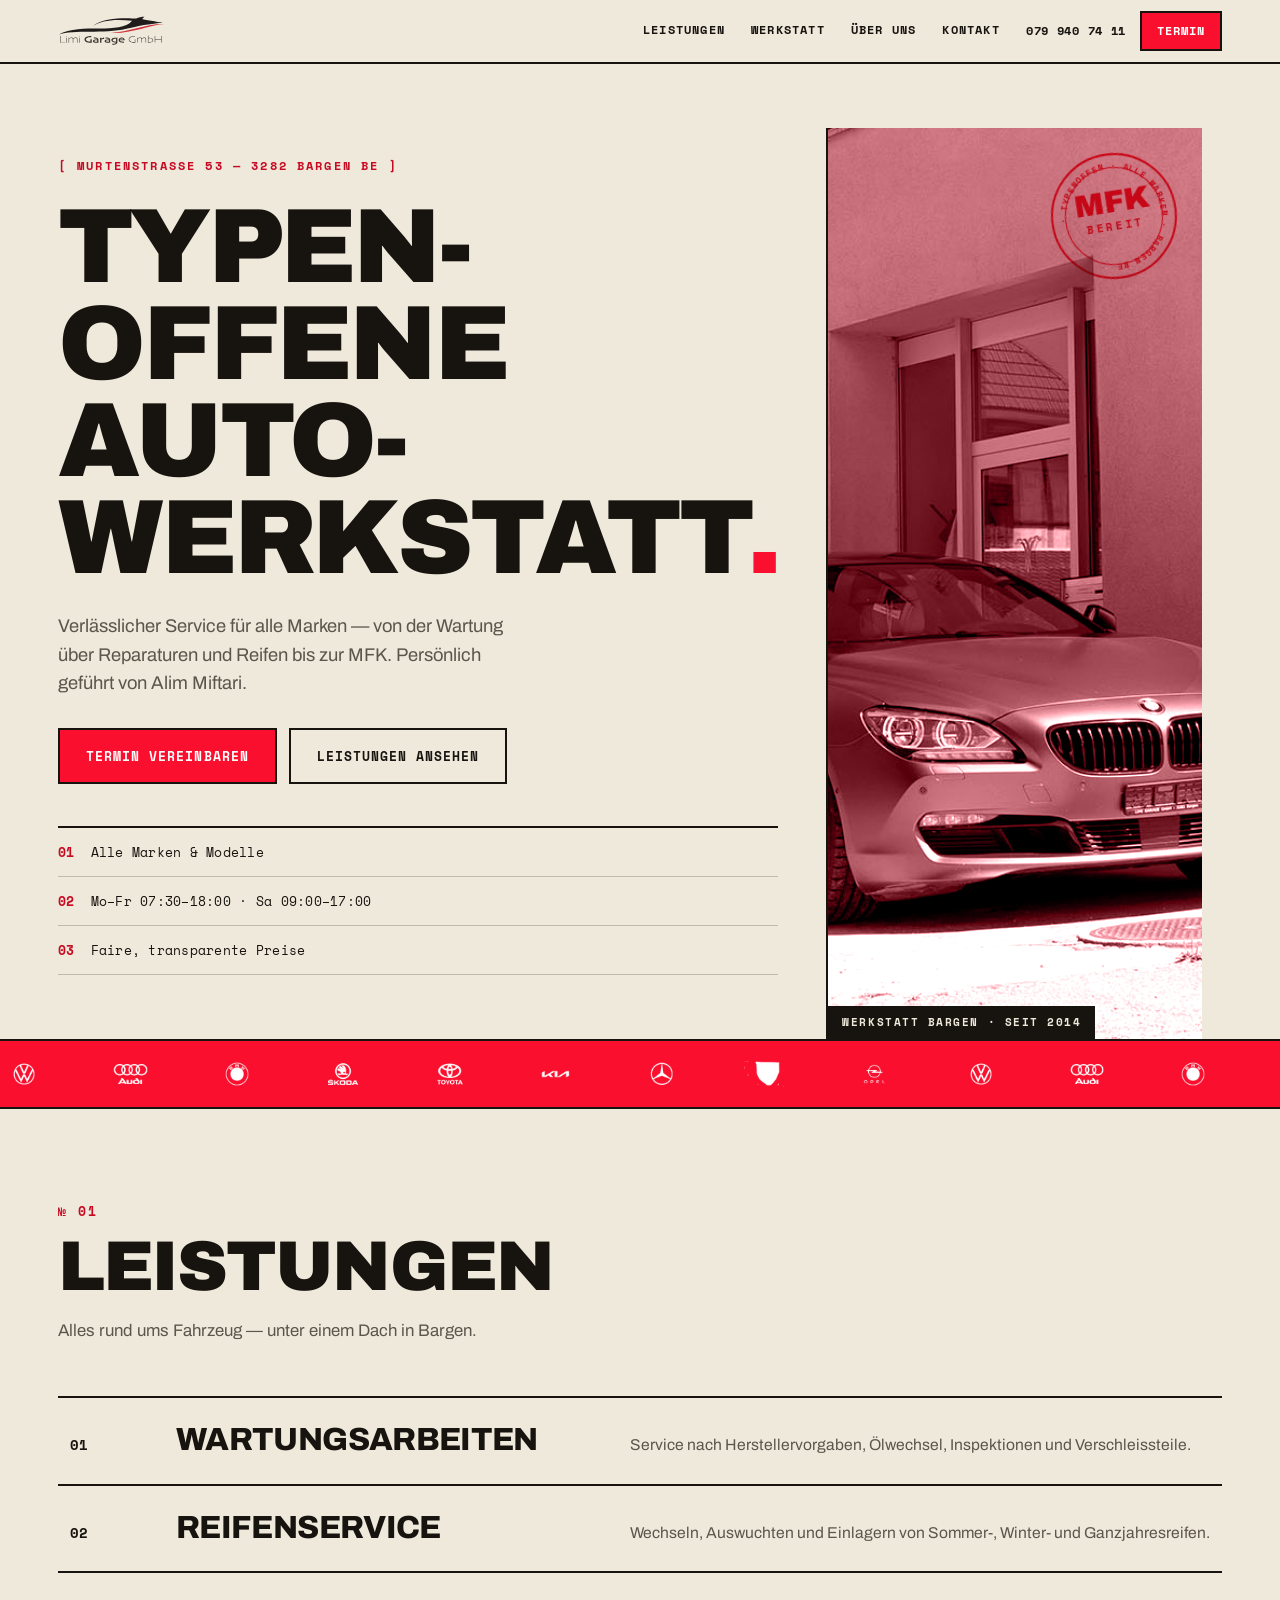
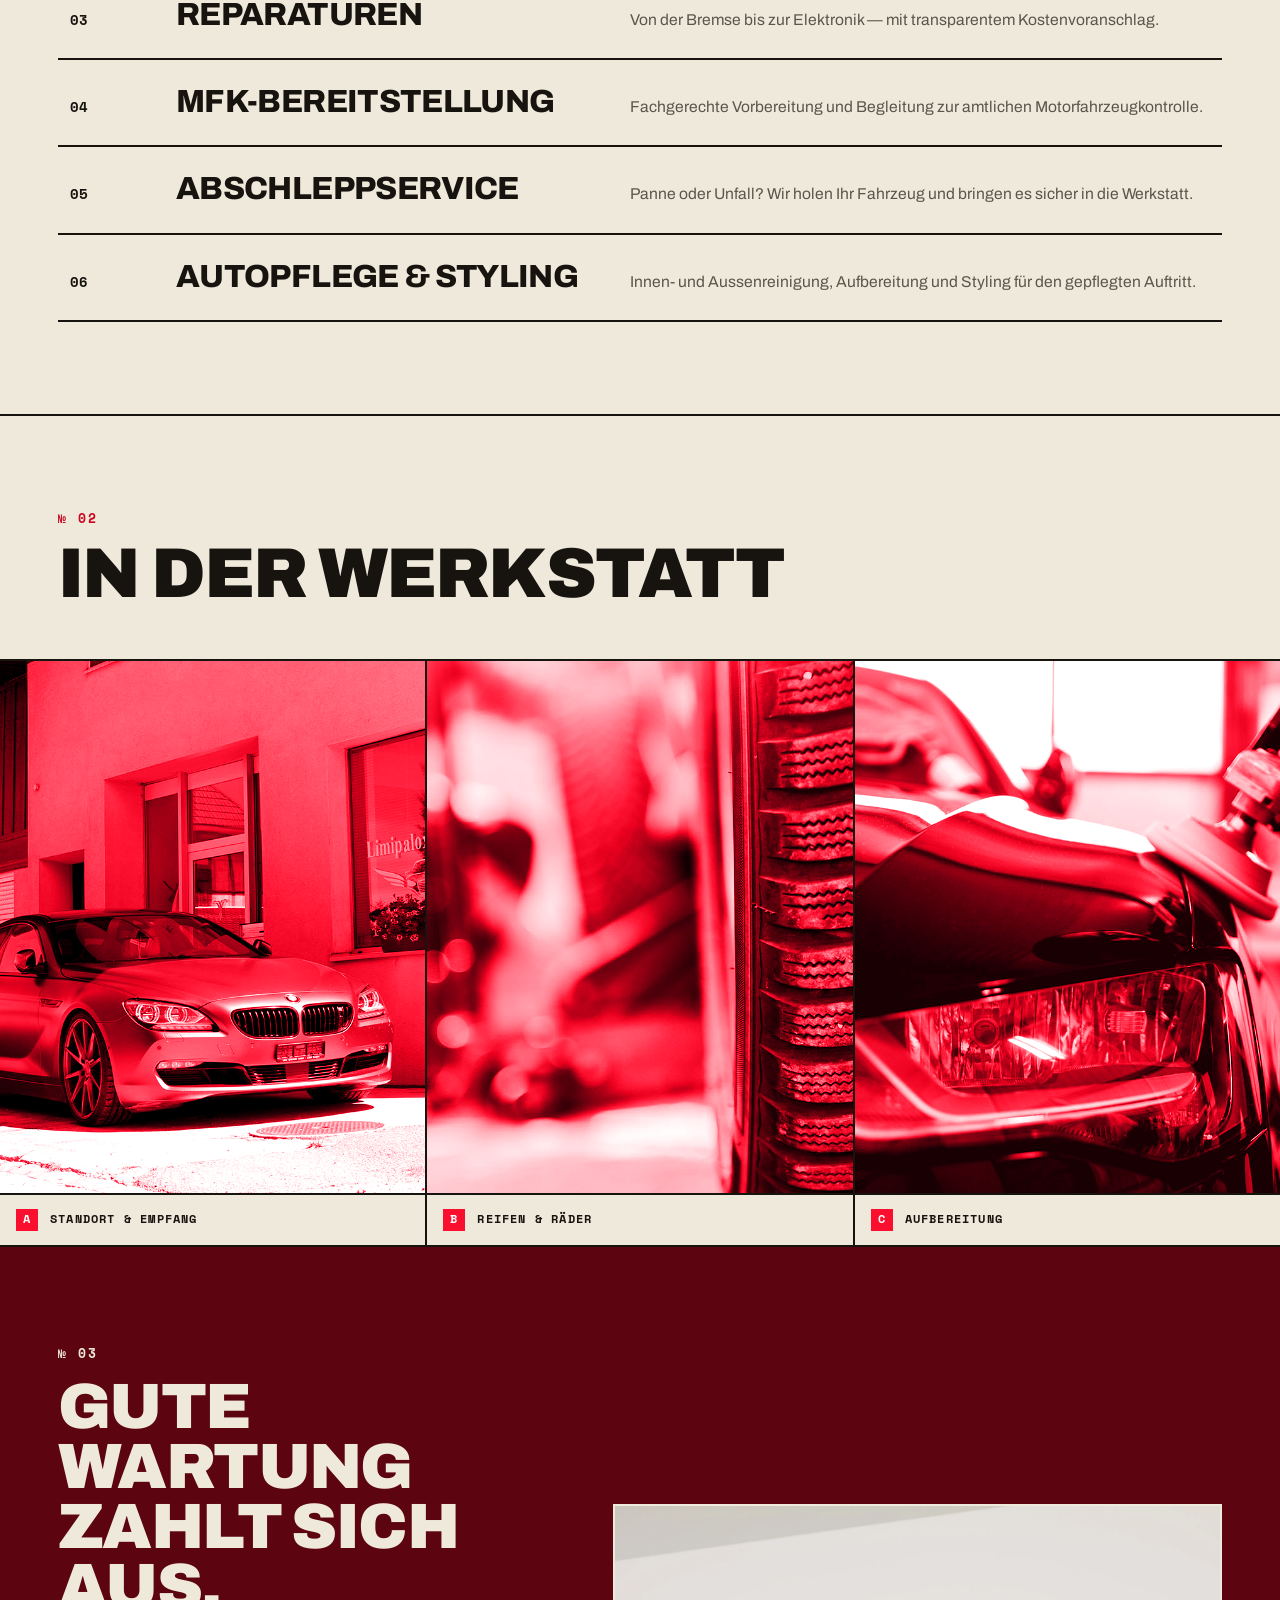
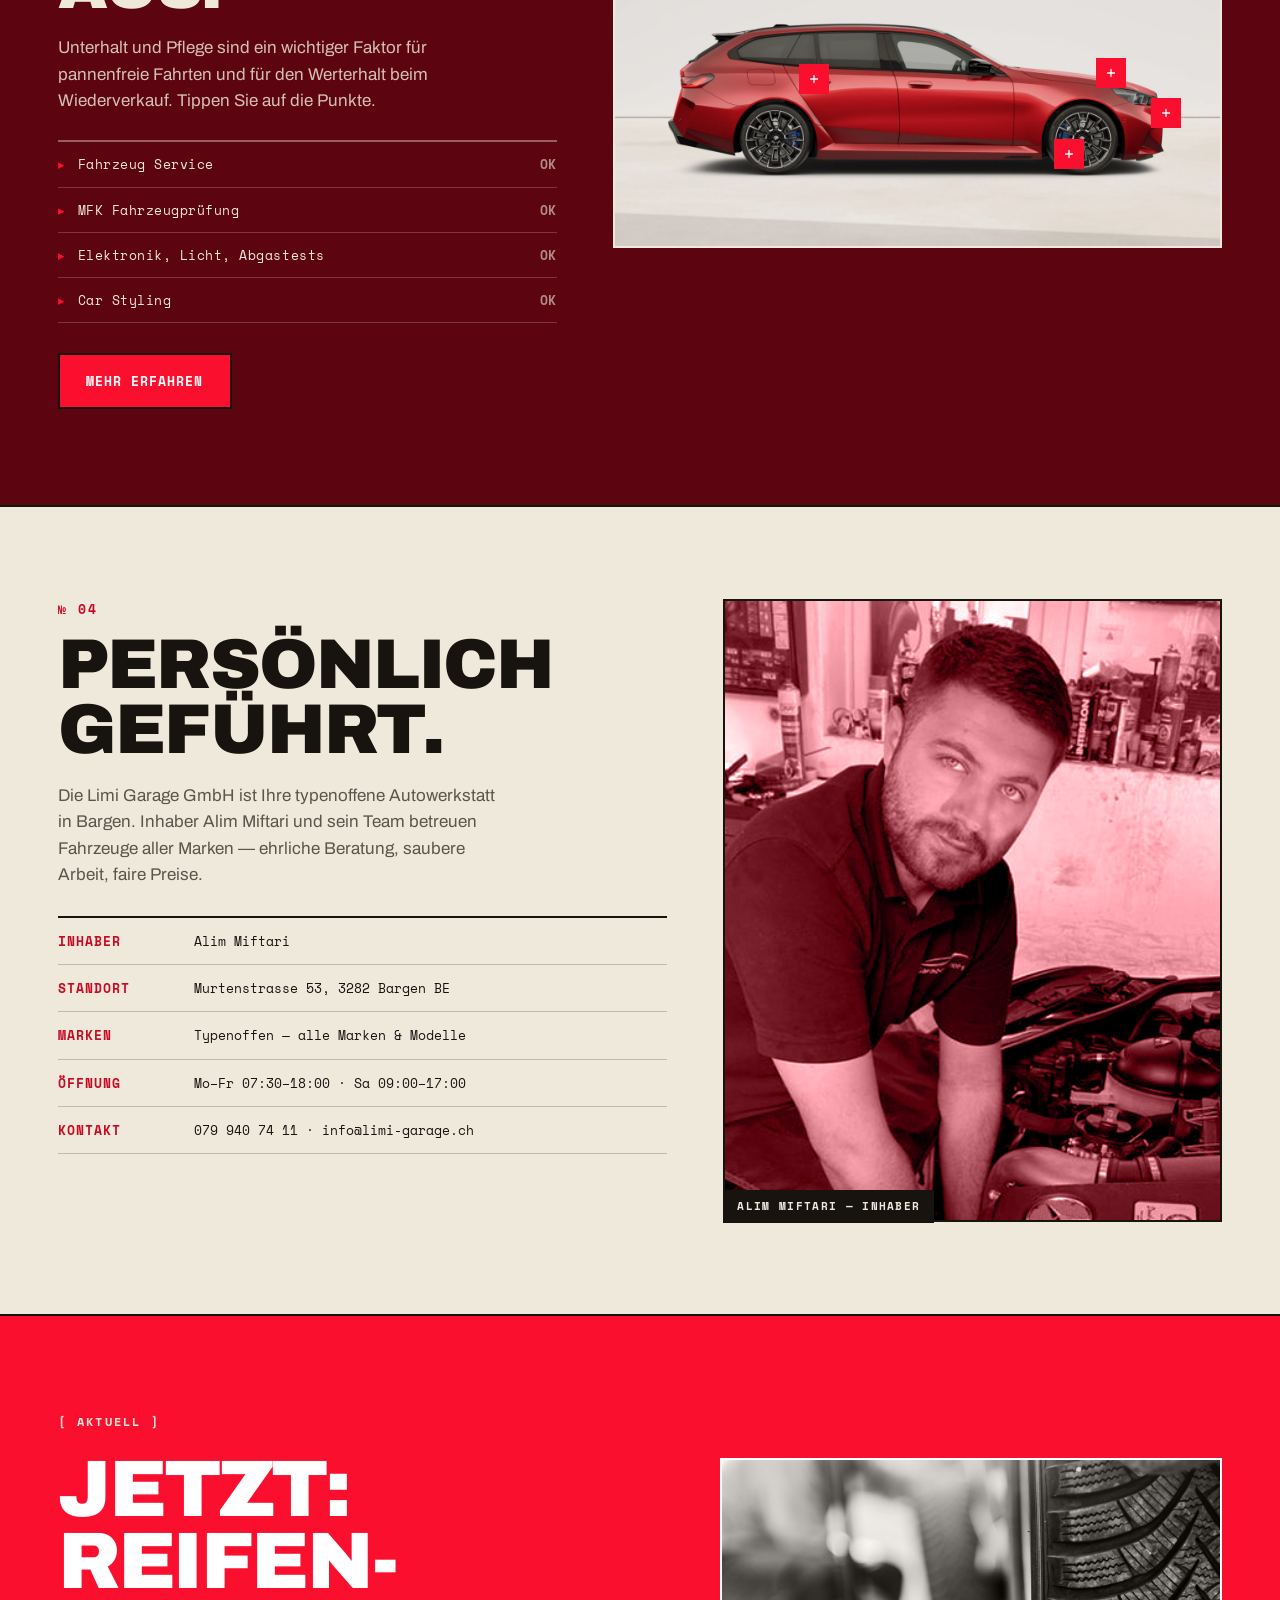
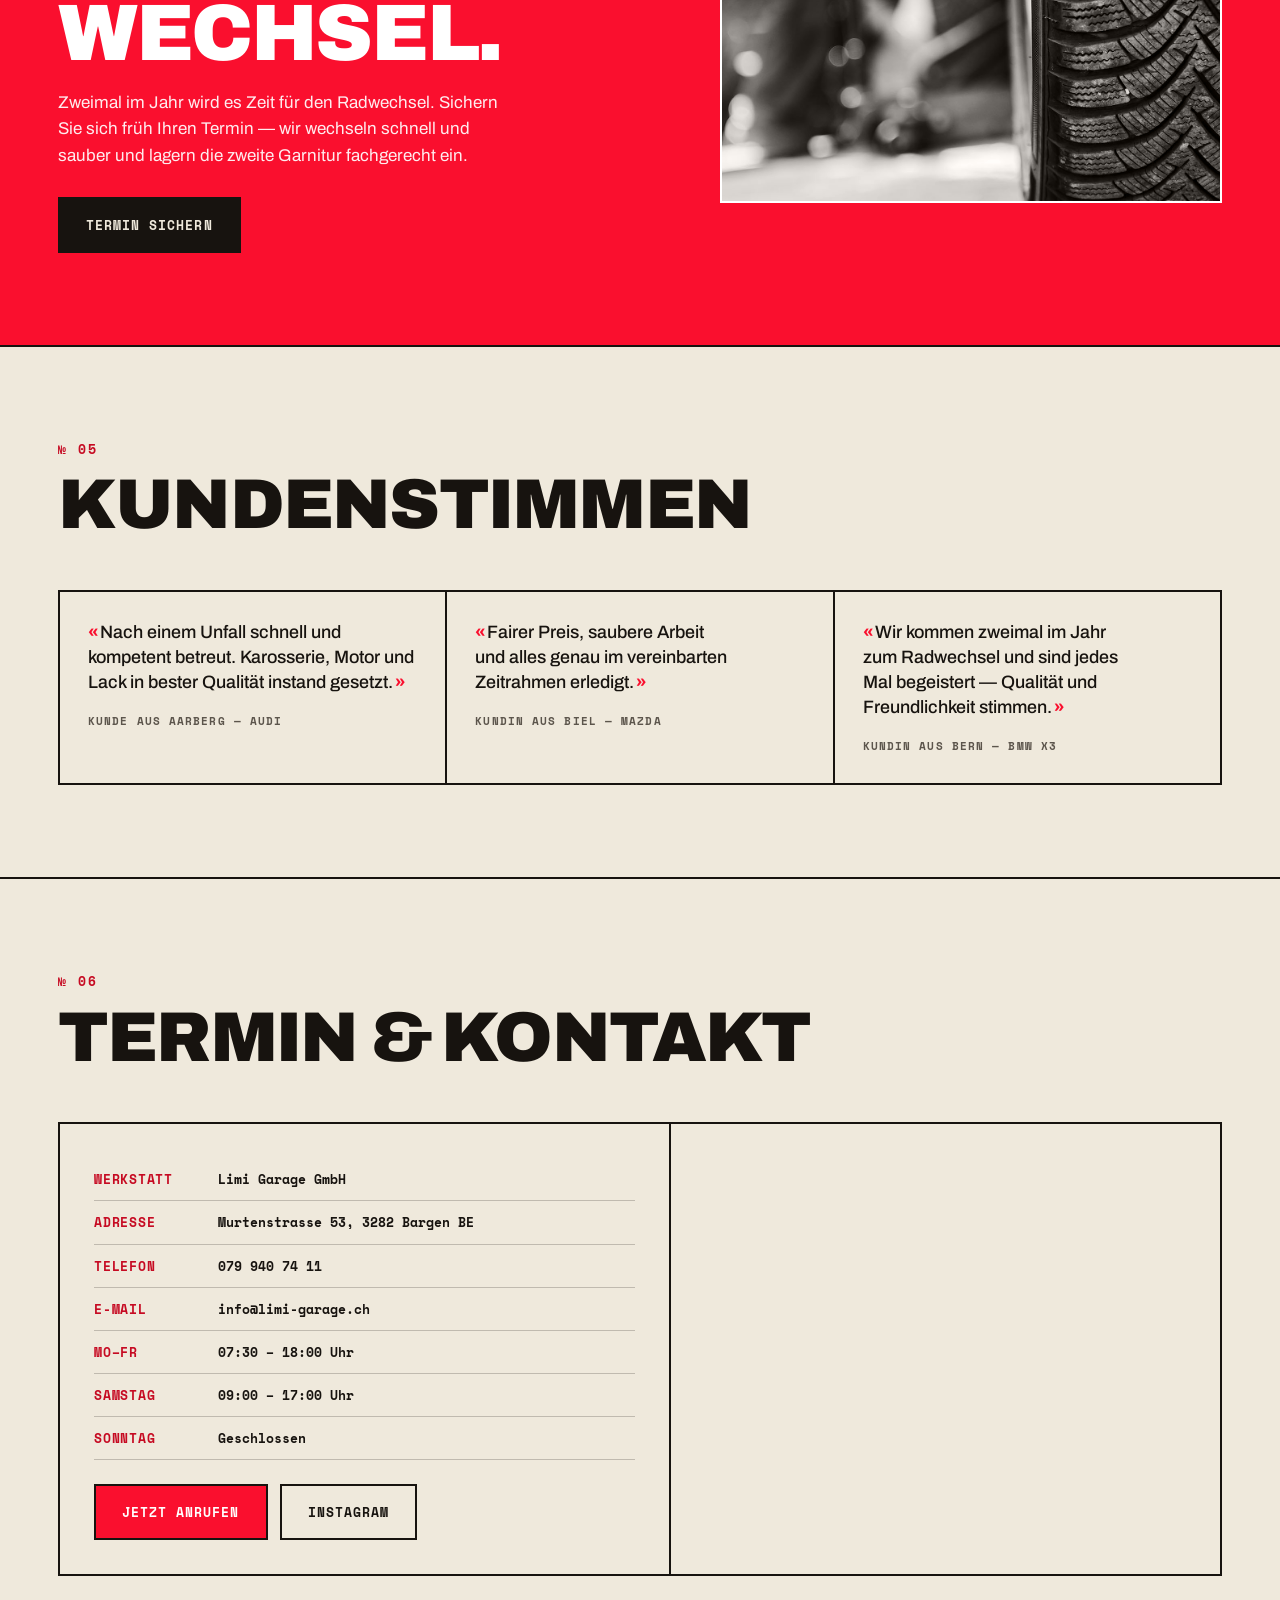
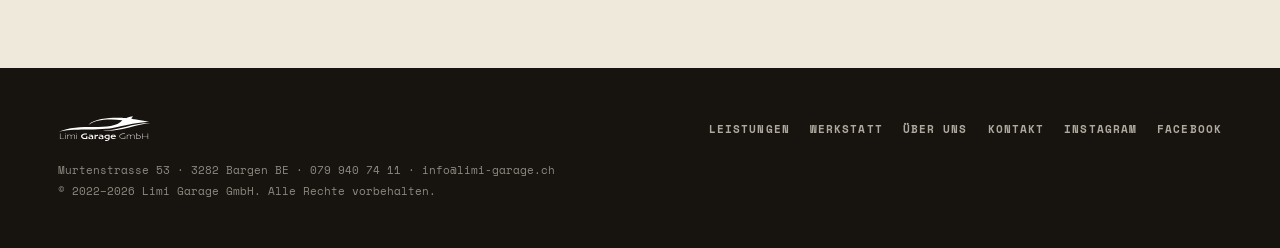
==== variante-1/index.html @ 52233b4f "Limi Garage Website: drei Design-Varianten + Auswahlseite Statische Site (HTML/CSS/JS, kein Build). " ====
<!DOCTYPE html>
<html lang="de-CH">
<head>
<meta charset="UTF-8">
<meta name="viewport" content="width=device-width, initial-scale=1.0">
<title>Limi Garage GmbH — Ihre typenoffene Autowerkstatt in Bargen</title>
<meta name="description" content="Limi Garage GmbH in Bargen BE: Wartungsarbeiten, Reifenservice, Reparaturen, MFK-Bereitstellungen, Abschleppservice und Autopflege — verlässlicher Service für alle Marken.">
<link rel="icon" type="image/svg+xml" href="../assets/logo.svg">
<link rel="preconnect" href="https://fonts.googleapis.com">
<link rel="preconnect" href="https://fonts.gstatic.com" crossorigin>
<link href="https://fonts.googleapis.com/css2?family=Archivo:wght@400;500;600;700;800;900&family=Space+Mono:wght@400;700&display=swap" rel="stylesheet">
<link rel="stylesheet" href="css/style.css">
</head>
<body>

<header class="nav" id="siteNav">
  <div class="nav-inner">
    <a href="#top" class="nav-brand" aria-label="Limi Garage GmbH — Startseite">
      <img src="../assets/logo.svg" alt="Limi Garage GmbH" class="nav-logo">
    </a>

    <nav class="nav-menu" id="navMenu" aria-label="Hauptnavigation">
      <a href="#leistungen">Leistungen</a>
      <a href="#werkstatt">Werkstatt</a>
      <a href="#ueber-uns">Über uns</a>
      <a href="#kontakt">Kontakt</a>
      <div class="nav-actions">
        <a href="tel:+41799407411" class="nav-tel">079 940 74 11</a>
        <a href="#kontakt" class="btn btn-primary btn-sm">Termin</a>
      </div>
    </nav>

    <button class="nav-toggle" id="navToggle" aria-label="Menü öffnen" aria-expanded="false" aria-controls="navMenu">
      <span></span><span></span><span></span>
    </button>
  </div>
</header>

<main id="top">

  <!-- HERO -->
  <section class="hero">
    <div class="wrap hero-grid">
      <div class="hero-copy reveal">
        <p class="tag">Murtenstrasse 53 — 3282 Bargen BE</p>
        <h1 class="hero-title">Typen&shy;offene<br>Auto&shy;werkstatt<span class="hero-dot">.</span></h1>
        <p class="hero-lead">
          Verlässlicher Service für alle Marken — von der Wartung über Reparaturen
          und Reifen bis zur MFK. Persönlich geführt von Alim Miftari.
        </p>
        <div class="hero-actions">
          <a href="#kontakt" class="btn btn-primary btn-lg">Termin vereinbaren</a>
          <a href="#leistungen" class="btn btn-line btn-lg">Leistungen ansehen</a>
        </div>
        <ul class="hero-facts">
          <li><span>01</span>Alle Marken &amp; Modelle</li>
          <li><span>02</span>Mo–Fr 07:30–18:00 · Sa 09:00–17:00</li>
          <li><span>03</span>Faire, transparente Preise</li>
        </ul>
      </div>

      <figure class="hero-figure reveal">
        <div class="duo duo--burgundy">
          <img src="../assets/limigarage-bargen.jpg" alt="Limi Garage an der Murtenstrasse 53 in Bargen">
        </div>
        <figcaption>Werkstatt Bargen · seit 2014</figcaption>
        <svg class="stamp" viewBox="0 0 128 128" aria-hidden="true">
          <defs><path id="stampRing" d="M64 64 m -46 0 a 46 46 0 1 1 92 0 a 46 46 0 1 1 -92 0"/></defs>
          <circle cx="64" cy="64" r="60" fill="none" stroke="currentColor" stroke-width="2"/>
          <circle cx="64" cy="64" r="47" fill="none" stroke="currentColor" stroke-width="1"/>
          <text class="stamp-ring"><textPath href="#stampRing" startOffset="0">· TYPENOFFEN · ALLE MARKEN · BARGEN BE </textPath></text>
          <text class="stamp-big" x="64" y="60" text-anchor="middle">MFK</text>
          <text class="stamp-sm" x="64" y="78" text-anchor="middle">BEREIT</text>
        </svg>
      </figure>
    </div>
  </section>

  <!-- MARQUEE -->
  <div class="marquee" aria-label="Marken, die wir betreuen">
    <div class="marquee-track">
      <img src="../assets/marke-vw-logo.png" alt="Volkswagen">
      <img src="../assets/marke-audi-logo.png" alt="Audi">
      <img src="../assets/marke-bmw-logo.png" alt="BMW">
      <img src="../assets/marke-skoda-logo.png" alt="Škoda">
      <img src="../assets/marke-toyota-logo.png" alt="Toyota">
      <img src="../assets/marke-kia-logo.png" alt="Kia">
      <img src="../assets/marke-merzedes-logo.png" alt="Mercedes-Benz">
      <img src="../assets/marke-peugeot-logo.png" alt="Peugeot">
      <img src="../assets/marke-opel-logo.png" alt="Opel">
      <img src="../assets/marke-vw-logo.png" alt="" aria-hidden="true">
      <img src="../assets/marke-audi-logo.png" alt="" aria-hidden="true">
      <img src="../assets/marke-bmw-logo.png" alt="" aria-hidden="true">
      <img src="../assets/marke-skoda-logo.png" alt="" aria-hidden="true">
      <img src="../assets/marke-toyota-logo.png" alt="" aria-hidden="true">
      <img src="../assets/marke-kia-logo.png" alt="" aria-hidden="true">
      <img src="../assets/marke-merzedes-logo.png" alt="" aria-hidden="true">
      <img src="../assets/marke-peugeot-logo.png" alt="" aria-hidden="true">
      <img src="../assets/marke-opel-logo.png" alt="" aria-hidden="true">
    </div>
  </div>

  <!-- LEISTUNGEN -->
  <section class="block" id="leistungen">
    <div class="wrap">
      <header class="block-head reveal">
        <span class="block-no">№ 01</span>
        <h2 class="block-title">Leistungen</h2>
        <p class="block-sub">Alles rund ums Fahrzeug — unter einem Dach in Bargen.</p>
      </header>

      <ol class="svc-list reveal">
        <li class="svc-row">
          <span class="svc-num">01</span>
          <h3 class="svc-name">Wartungsarbeiten</h3>
          <p class="svc-desc">Service nach Herstellervorgaben, Ölwechsel, Inspektionen und Verschleissteile.</p>
        </li>
        <li class="svc-row">
          <span class="svc-num">02</span>
          <h3 class="svc-name">Reifenservice</h3>
          <p class="svc-desc">Wechseln, Auswuchten und Einlagern von Sommer-, Winter- und Ganzjahresreifen.</p>
        </li>
        <li class="svc-row">
          <span class="svc-num">03</span>
          <h3 class="svc-name">Reparaturen</h3>
          <p class="svc-desc">Von der Bremse bis zur Elektronik — mit transparentem Kostenvoranschlag.</p>
        </li>
        <li class="svc-row">
          <span class="svc-num">04</span>
          <h3 class="svc-name">MFK-Bereitstellung</h3>
          <p class="svc-desc">Fachgerechte Vorbereitung und Begleitung zur amtlichen Motorfahrzeugkontrolle.</p>
        </li>
        <li class="svc-row">
          <span class="svc-num">05</span>
          <h3 class="svc-name">Abschleppservice</h3>
          <p class="svc-desc">Panne oder Unfall? Wir holen Ihr Fahrzeug und bringen es sicher in die Werkstatt.</p>
        </li>
        <li class="svc-row">
          <span class="svc-num">06</span>
          <h3 class="svc-name">Autopflege &amp; Styling</h3>
          <p class="svc-desc">Innen- und Aussenreinigung, Aufbereitung und Styling für den gepflegten Auftritt.</p>
        </li>
      </ol>
    </div>
  </section>

  <!-- WERKSTATT / FILMSTRIP -->
  <section class="block block--tight" id="werkstatt">
    <div class="wrap">
      <header class="block-head reveal">
        <span class="block-no">№ 02</span>
        <h2 class="block-title">In der Werkstatt</h2>
      </header>
    </div>
    <div class="strip reveal">
      <figure class="strip-cell">
        <div class="duo"><img src="../assets/limigarage-bargen.jpg" alt="Aussenansicht der Limi Garage in Bargen" loading="lazy"></div>
        <figcaption><span>A</span>Standort &amp; Empfang</figcaption>
      </figure>
      <figure class="strip-cell">
        <div class="duo"><img src="../assets/radwechsel-bargen.jpg" alt="Reifenwechsel" loading="lazy"></div>
        <figcaption><span>B</span>Reifen &amp; Räder</figcaption>
      </figure>
      <figure class="strip-cell">
        <div class="duo"><img src="../assets/autopflege-bargen.jpg" alt="Fahrzeugpolitur" loading="lazy"></div>
        <figcaption><span>C</span>Aufbereitung</figcaption>
      </figure>
    </div>
  </section>

  <!-- FEATURE — Gute Wartung -->
  <section class="feature">
    <div class="wrap feature-grid reveal">
      <div class="feature-copy">
        <span class="block-no block-no--light">№ 03</span>
        <h2 class="feature-title">Gute Wartung<br>zahlt sich aus.</h2>
        <p>
          Unterhalt und Pflege sind ein wichtiger Faktor für pannenfreie Fahrten
          und für den Werterhalt beim Wiederverkauf. Tippen Sie auf die Punkte.
        </p>
        <ul class="spec-list">
          <li><span>Fahrzeug&nbsp;Service</span></li>
          <li><span>MFK&nbsp;Fahrzeugprüfung</span></li>
          <li><span>Elektronik,&nbsp;Licht,&nbsp;Abgastests</span></li>
          <li><span>Car&nbsp;Styling</span></li>
        </ul>
        <a href="#kontakt" class="btn btn-primary btn-lg">Mehr erfahren</a>
      </div>

      <figure class="feature-media">
        <img src="../assets/bmw.png" alt="BMW 5er Touring im Studio" loading="lazy"
             onerror="this.onerror=null;this.src='../assets/img06.png'">

        <div class="hotspot" style="left:82%;top:49%">
          <button type="button" class="hotspot-btn" aria-expanded="false" aria-label="Service &amp; Wartung">
            <svg viewBox="0 0 24 24" fill="none"><path d="M12 6v12M6 12h12" stroke="currentColor" stroke-width="2.2" stroke-linecap="round"/></svg>
          </button>
          <span class="hotspot-label">Service &amp; Wartung</span>
        </div>

        <div class="hotspot hotspot--end" style="left:91%;top:61%">
          <button type="button" class="hotspot-btn" aria-expanded="false" aria-label="Licht &amp; Elektronik">
            <svg viewBox="0 0 24 24" fill="none"><path d="M12 6v12M6 12h12" stroke="currentColor" stroke-width="2.2" stroke-linecap="round"/></svg>
          </button>
          <span class="hotspot-label">Licht &amp; Elektronik</span>
        </div>

        <div class="hotspot" style="left:75%;top:73%">
          <button type="button" class="hotspot-btn" aria-expanded="false" aria-label="Reifenservice">
            <svg viewBox="0 0 24 24" fill="none"><path d="M12 6v12M6 12h12" stroke="currentColor" stroke-width="2.2" stroke-linecap="round"/></svg>
          </button>
          <span class="hotspot-label">Reifenservice</span>
        </div>

        <div class="hotspot" style="left:33%;top:51%">
          <button type="button" class="hotspot-btn" aria-expanded="false" aria-label="Karosserie &amp; Lack">
            <svg viewBox="0 0 24 24" fill="none"><path d="M12 6v12M6 12h12" stroke="currentColor" stroke-width="2.2" stroke-linecap="round"/></svg>
          </button>
          <span class="hotspot-label">Karosserie &amp; Lack</span>
        </div>
      </figure>
    </div>
  </section>

  <!-- ÜBER UNS -->
  <section class="block" id="ueber-uns">
    <div class="wrap about-grid reveal">
      <div class="about-copy">
        <span class="block-no">№ 04</span>
        <h2 class="block-title">Persönlich<br>geführt.</h2>
        <p>
          Die Limi Garage GmbH ist Ihre typenoffene Autowerkstatt in Bargen.
          Inhaber Alim Miftari und sein Team betreuen Fahrzeuge aller Marken —
          ehrliche Beratung, saubere Arbeit, faire Preise.
        </p>
        <dl class="sheet">
          <div><dt>Inhaber</dt><dd>Alim Miftari</dd></div>
          <div><dt>Standort</dt><dd>Murtenstrasse 53, 3282 Bargen BE</dd></div>
          <div><dt>Marken</dt><dd>Typenoffen — alle Marken &amp; Modelle</dd></div>
          <div><dt>Öffnung</dt><dd>Mo–Fr 07:30–18:00 · Sa 09:00–17:00</dd></div>
          <div><dt>Kontakt</dt><dd>079 940 74 11 · info@limi-garage.ch</dd></div>
        </dl>
      </div>

      <figure class="about-photo">
        <div class="duo duo--burgundy"><img src="../assets/alimmiftari-bargen.jpg" alt="Alim Miftari, Inhaber der Limi Garage GmbH" loading="lazy"></div>
        <figcaption>Alim Miftari — Inhaber</figcaption>
      </figure>
    </div>
  </section>

  <!-- AKTUELL — bold red banner -->
  <section class="banner">
    <div class="wrap banner-grid reveal">
      <div>
        <p class="tag tag--light">Aktuell</p>
        <h2 class="banner-title">Jetzt: Reifen&shy;wechsel.</h2>
        <p class="banner-lead">
          Zweimal im Jahr wird es Zeit für den Radwechsel. Sichern Sie sich früh
          Ihren Termin — wir wechseln schnell und sauber und lagern die zweite
          Garnitur fachgerecht ein.
        </p>
        <a href="#kontakt" class="btn btn-dark btn-lg">Termin sichern</a>
      </div>
      <figure class="banner-media">
        <div class="duo duo--dark"><img src="../assets/radwechsel-bargen.jpg" alt="Reifenwechsel in der Limi Garage" loading="lazy"></div>
      </figure>
    </div>
  </section>

  <!-- KUNDENSTIMMEN -->
  <section class="block">
    <div class="wrap">
      <header class="block-head reveal">
        <span class="block-no">№ 05</span>
        <h2 class="block-title">Kundenstimmen</h2>
      </header>
      <div class="quotes reveal">
        <figure class="quote">
          <blockquote>Nach einem Unfall schnell und kompetent betreut. Karosserie, Motor und Lack in bester Qualität instand gesetzt.</blockquote>
          <figcaption>Kunde aus Aarberg — Audi</figcaption>
        </figure>
        <figure class="quote">
          <blockquote>Fairer Preis, saubere Arbeit und alles genau im vereinbarten Zeitrahmen erledigt.</blockquote>
          <figcaption>Kundin aus Biel — Mazda</figcaption>
        </figure>
        <figure class="quote">
          <blockquote>Wir kommen zweimal im Jahr zum Radwechsel und sind jedes Mal begeistert — Qualität und Freundlichkeit stimmen.</blockquote>
          <figcaption>Kundin aus Bern — BMW X3</figcaption>
        </figure>
      </div>
    </div>
  </section>

  <!-- KONTAKT — ticket -->
  <section class="block" id="kontakt">
    <div class="wrap">
      <header class="block-head reveal">
        <span class="block-no">№ 06</span>
        <h2 class="block-title">Termin &amp; Kontakt</h2>
      </header>

      <div class="ticket reveal">
        <div class="ticket-body">
          <p class="ticket-line"><span>Werkstatt</span><b>Limi Garage GmbH</b></p>
          <p class="ticket-line"><span>Adresse</span><b>Murtenstrasse 53, 3282 Bargen BE</b></p>
          <p class="ticket-line"><span>Telefon</span><b><a href="tel:+41799407411">079 940 74 11</a></b></p>
          <p class="ticket-line"><span>E-Mail</span><b><a href="mailto:info@limi-garage.ch">info@limi-garage.ch</a></b></p>
          <p class="ticket-line"><span>Mo–Fr</span><b>07:30 – 18:00 Uhr</b></p>
          <p class="ticket-line"><span>Samstag</span><b>09:00 – 17:00 Uhr</b></p>
          <p class="ticket-line"><span>Sonntag</span><b>Geschlossen</b></p>
          <div class="ticket-actions">
            <a href="tel:+41799407411" class="btn btn-primary btn-lg">Jetzt anrufen</a>
            <a href="https://www.instagram.com/limigarage/" target="_blank" rel="noopener" class="btn btn-line btn-lg">Instagram</a>
          </div>
        </div>
        <div class="ticket-map">
          <iframe
            title="Standort Limi Garage GmbH"
            src="https://www.google.com/maps?q=Murtenstrasse+53,+3282+Bargen&output=embed"
            loading="lazy"
            referrerpolicy="no-referrer-when-downgrade">
          </iframe>
        </div>
      </div>
    </div>
  </section>

</main>

<footer class="footer">
  <div class="wrap footer-inner">
    <img src="../assets/logo.svg" alt="Limi Garage GmbH" class="footer-logo">
    <nav class="footer-links" aria-label="Footer">
      <a href="#leistungen">Leistungen</a>
      <a href="#werkstatt">Werkstatt</a>
      <a href="#ueber-uns">Über uns</a>
      <a href="#kontakt">Kontakt</a>
      <a href="https://www.instagram.com/limigarage/" target="_blank" rel="noopener">Instagram</a>
      <a href="https://www.facebook.com/profile.php?id=100063559391961" target="_blank" rel="noopener">Facebook</a>
    </nav>
    <p class="footer-meta">
      Murtenstrasse 53 · 3282 Bargen BE · 079 940 74 11 · info@limi-garage.ch<br>
&copy; 2022–<span id="year"></span> Limi Garage GmbH. Alle Rechte vorbehalten.
    </p>
  </div>
</footer>

<script src="js/script.js"></script>
</body>
</html>
---- variante-1/css/style.css ----
/* =========================================================
   Limi Garage GmbH — "Werkstatt-Rapport"
   Swiss garage-poster: warm paper, oversized condensed type,
   monospace technical labels, thick rules, duotone photography,
   rubber-stamp, numbered editorial lists. Its own thing.
   ========================================================= */

:root {
  --paper: #efe9dc;
  --paper-2: #e6ddca;
  --ink: #17130f;
  --ink-2: #5c554c;
  --red: #fa0f2e;
  --red-deep: #c60a22;
  --burgundy: #5c0410;

  --rule: 2px solid var(--ink);
  --hair: 1px solid rgba(23, 19, 15, 0.22);

  --wrap: 1220px;

  --font-display: "Archivo", "Arial Narrow", system-ui, sans-serif;
  --font-mono: "Space Mono", ui-monospace, "SF Mono", Menlo, monospace;

  --ease: cubic-bezier(0.2, 0.8, 0.2, 1);
}

*, *::before, *::after { margin: 0; padding: 0; box-sizing: border-box; }
html { scroll-behavior: smooth; -webkit-text-size-adjust: 100%; }
section[id] { scroll-margin-top: 72px; }

body {
  background: var(--paper);
  color: var(--ink);
  font-family: var(--font-display);
  font-size: 17px;
  font-weight: 400;
  line-height: 1.55;
  -webkit-font-smoothing: antialiased;
  -moz-osx-font-smoothing: grayscale;
  overflow-x: hidden;
}

img { max-width: 100%; display: block; }
a { color: inherit; text-decoration: none; }
ul, ol { list-style: none; }

h1, h2, h3 { font-family: var(--font-display); font-weight: 800; line-height: 1; letter-spacing: -0.02em; }

::selection { background: var(--red); color: #fff; }
:focus-visible { outline: 3px solid var(--red); outline-offset: 2px; }

.wrap { width: 100%; max-width: var(--wrap); margin: 0 auto; padding: 0 28px; }

/* ===== Monospace tag / eyebrow ===== */
.tag {
  font-family: var(--font-mono);
  font-size: 12px;
  font-weight: 700;
  letter-spacing: 0.18em;
  text-transform: uppercase;
  color: var(--red-deep);
  display: inline-flex;
  align-items: center;
  gap: 10px;
  margin-bottom: 22px;
}
.tag::before { content: "["; }
.tag::after { content: "]"; }
.tag--light { color: var(--paper); }

/* ===== Buttons — hard-edged ===== */
.btn {
  display: inline-flex;
  align-items: center;
  justify-content: center;
  gap: 9px;
  font-family: var(--font-mono);
  font-size: 13px;
  font-weight: 700;
  letter-spacing: 0.08em;
  text-transform: uppercase;
  padding: 14px 22px;
  border: var(--rule);
  background: var(--ink);
  color: var(--paper);
  cursor: pointer;
  transition: transform 0.12s var(--ease), background-color 0.15s, color 0.15s;
}
.btn svg { width: 15px; height: 15px; }
.btn:active { transform: translate(2px, 2px); }

.btn-primary { background: var(--red); border-color: var(--ink); color: #fff; }
.btn-primary:hover { background: var(--ink); color: var(--paper); }

.btn-line { background: transparent; color: var(--ink); }
.btn-line:hover { background: var(--ink); color: var(--paper); }

.btn-dark { background: var(--ink); color: var(--paper); border-color: var(--ink); }
.btn-dark:hover { background: var(--paper); color: var(--ink); }

.btn-sm { padding: 9px 15px; font-size: 12px; }
.btn-lg { padding: 16px 26px; font-size: 13px; }

/* ===== Duotone imagery ===== */
.duo { position: relative; overflow: hidden; background: var(--paper-2); }
.duo img {
  width: 100%;
  height: 100%;
  object-fit: cover;
  display: block;
  filter: grayscale(1) contrast(1.06) brightness(1.02);
  transition: filter 0.5s var(--ease);
}
.duo::after {
  content: "";
  position: absolute;
  inset: 0;
  background: var(--red);
  mix-blend-mode: color;
  transition: opacity 0.5s var(--ease);
}
.duo--burgundy::after { background: var(--burgundy); }
.duo--dark::after { background: var(--ink); }
.duo:hover img { filter: none; }
.duo:hover::after { opacity: 0; }

/* ===== Navigation ===== */
.nav {
  position: fixed;
  inset: 0 0 auto 0;
  z-index: 100;
  background: var(--paper);
  border-bottom: var(--rule);
}
.nav-inner {
  max-width: var(--wrap);
  margin: 0 auto;
  padding: 0 28px;
  height: 62px;
  display: flex;
  align-items: center;
  justify-content: space-between;
  gap: 20px;
}
.nav-brand { display: inline-flex; align-items: center; flex-shrink: 0; }
.nav-logo { height: 30px; width: auto; }

.nav-menu { display: flex; align-items: center; gap: 26px; }
.nav-menu > a {
  font-family: var(--font-mono);
  font-size: 12px;
  font-weight: 700;
  letter-spacing: 0.1em;
  text-transform: uppercase;
  padding: 4px 0;
  border-bottom: 2px solid transparent;
  transition: border-color 0.15s, color 0.15s;
}
.nav-menu > a:hover { border-color: var(--red); }

.nav-actions { display: flex; align-items: center; gap: 14px; }
.nav-tel { font-family: var(--font-mono); font-size: 12px; font-weight: 700; letter-spacing: 0.06em; }
.nav-tel:hover { color: var(--red-deep); }

.nav-toggle {
  display: none;
  flex-direction: column;
  gap: 4px;
  width: 42px; height: 42px;
  align-items: center;
  justify-content: center;
  background: transparent;
  border: var(--rule);
  cursor: pointer;
}
.nav-toggle span { width: 16px; height: 2px; background: var(--ink); transition: transform 0.2s, opacity 0.2s; }
.nav-toggle.open span:nth-child(1) { transform: translateY(6px) rotate(45deg); }
.nav-toggle.open span:nth-child(2) { opacity: 0; }
.nav-toggle.open span:nth-child(3) { transform: translateY(-6px) rotate(-45deg); }

/* ===== Hero ===== */
.hero { padding: 128px 0 0; border-bottom: var(--rule); }
.hero-grid {
  display: grid;
  grid-template-columns: 1.05fr 0.95fr;
  gap: 0;
  align-items: stretch;
}
.hero-copy { padding: 24px 48px 64px 0; }
.hero-title {
  font-size: clamp(3rem, 8.5vw, 6.6rem);
  font-weight: 900;
  line-height: 0.92;
  text-transform: uppercase;
  letter-spacing: -0.03em;
  hyphens: manual;
  margin-bottom: 26px;
}
.hero-dot { color: var(--red); }
.hero-lead {
  font-size: 1.15rem;
  color: var(--ink-2);
  max-width: 42ch;
  margin-bottom: 30px;
}
.hero-actions { display: flex; flex-wrap: wrap; gap: 12px; margin-bottom: 42px; }
.hero-facts { border-top: var(--rule); }
.hero-facts li {
  display: flex;
  gap: 16px;
  padding: 14px 0;
  border-bottom: var(--hair);
  font-family: var(--font-mono);
  font-size: 13px;
  letter-spacing: 0.02em;
}
.hero-facts li span { color: var(--red-deep); font-weight: 700; }

.hero-figure {
  position: relative;
  border-left: var(--rule);
  align-self: stretch;
  min-height: 420px;
}
.hero-figure .duo { position: absolute; inset: 0; }
.hero-figure figcaption {
  position: absolute;
  left: 0; bottom: 0;
  font-family: var(--font-mono);
  font-size: 11px;
  font-weight: 700;
  letter-spacing: 0.14em;
  text-transform: uppercase;
  background: var(--ink);
  color: var(--paper);
  padding: 8px 14px;
}
.stamp {
  position: absolute;
  top: 22px; right: 22px;
  width: clamp(92px, 12vw, 132px);
  height: auto;
  color: var(--red);
  transform: rotate(-9deg);
  mix-blend-mode: multiply;
}
.stamp-ring { font-family: var(--font-mono); font-size: 8.2px; font-weight: 700; letter-spacing: 0.12em; fill: currentColor; }
.stamp-big { font-family: var(--font-display); font-weight: 900; font-size: 30px; fill: currentColor; letter-spacing: -0.02em; }
.stamp-sm { font-family: var(--font-mono); font-weight: 700; font-size: 11px; letter-spacing: 0.24em; fill: currentColor; }

/* ===== Marquee ===== */
.marquee {
  background: var(--red);
  border-bottom: var(--rule);
  overflow: hidden;
  padding: 20px 0;
}
.marquee-track {
  display: flex;
  gap: 58px;
  width: max-content;
  align-items: center;
  animation: marquee 46s linear infinite;
}
.marquee-track img {
  height: 26px;
  width: auto;
  filter: brightness(0) invert(1);
  flex-shrink: 0;
}
@keyframes marquee { from { transform: translateX(0); } to { transform: translateX(-50%); } }
@media (prefers-reduced-motion: reduce) { .marquee-track { animation: none; flex-wrap: wrap; justify-content: center; } }

/* ===== Block scaffold ===== */
.block { padding: 92px 0; border-bottom: var(--rule); }
.block--tight { padding-bottom: 0; }
.block-head { margin-bottom: 52px; }
.block-no {
  font-family: var(--font-mono);
  font-size: 13px;
  font-weight: 700;
  letter-spacing: 0.16em;
  color: var(--red-deep);
  display: block;
  margin-bottom: 14px;
}
.block-no--light { color: var(--paper); }
.block-title {
  font-size: clamp(2.4rem, 6vw, 4.4rem);
  font-weight: 900;
  text-transform: uppercase;
  letter-spacing: -0.025em;
  line-height: 0.92;
}
.block-sub { margin-top: 18px; color: var(--ink-2); max-width: 46ch; font-size: 1.05rem; }

/* ===== Service list ===== */
.svc-list { border-top: var(--rule); }
.svc-row {
  display: grid;
  grid-template-columns: 78px minmax(0, 1.1fr) minmax(0, 1.5fr);
  gap: 28px;
  align-items: baseline;
  padding: 26px 12px;
  border-bottom: var(--rule);
  transition: background-color 0.18s var(--ease), color 0.18s var(--ease), padding-left 0.18s var(--ease);
}
.svc-row:hover { background: var(--red); color: #fff; padding-left: 24px; }
.svc-num { font-family: var(--font-mono); font-size: 14px; font-weight: 700; }
.svc-name { font-size: clamp(1.4rem, 3vw, 2rem); font-weight: 800; text-transform: uppercase; letter-spacing: -0.02em; }
.svc-desc { font-size: 0.98rem; color: var(--ink-2); }
.svc-row:hover .svc-desc { color: rgba(255, 255, 255, 0.9); }

/* ===== Filmstrip ===== */
.strip {
  display: grid;
  grid-template-columns: repeat(3, 1fr);
  gap: 2px;
  border-top: var(--rule);
  background: var(--ink);
}
.strip-cell { position: relative; background: var(--paper); }
.strip-cell .duo { aspect-ratio: 4 / 5; }
.strip-cell figcaption {
  display: flex;
  align-items: center;
  gap: 12px;
  font-family: var(--font-mono);
  font-size: 12px;
  font-weight: 700;
  letter-spacing: 0.1em;
  text-transform: uppercase;
  padding: 14px 16px;
  border-top: var(--rule);
}
.strip-cell figcaption span {
  display: inline-grid;
  place-items: center;
  width: 22px; height: 22px;
  background: var(--red);
  color: #fff;
}

/* ===== Feature — Gute Wartung ===== */
.feature { background: var(--burgundy); color: var(--paper); padding: 96px 0; border-bottom: var(--rule); }
.feature-grid {
  display: grid;
  grid-template-columns: 0.9fr 1.1fr;
  gap: 56px;
  align-items: center;
}
.feature-title {
  font-size: clamp(2.4rem, 5.5vw, 4rem);
  font-weight: 900;
  text-transform: uppercase;
  letter-spacing: -0.025em;
  line-height: 0.94;
  margin: 14px 0 18px;
}
.feature-copy p { color: rgba(239, 233, 220, 0.82); max-width: 42ch; margin-bottom: 26px; }

.spec-list { border-top: 2px solid rgba(239, 233, 220, 0.4); margin-bottom: 30px; }
.spec-list li {
  display: flex;
  align-items: baseline;
  gap: 12px;
  padding: 12px 0;
  border-bottom: 1px solid rgba(239, 233, 220, 0.22);
  font-family: var(--font-mono);
  font-size: 13px;
  letter-spacing: 0.04em;
}
.spec-list li::before { content: "▸"; color: var(--red); }
.spec-list li span { flex: 1; }
.spec-list li::after { content: "OK"; color: rgba(239, 233, 220, 0.6); font-weight: 700; }

.feature-media {
  position: relative;
  border: var(--rule);
  border-color: var(--paper);
  background: var(--paper);
}
.feature-media > img { width: 100%; display: block; }

/* interactive hotspots */
.hotspot { position: absolute; transform: translate(-50%, -50%); z-index: 3; }
.hotspot-btn {
  position: relative;
  width: 30px; height: 30px;
  display: grid;
  place-items: center;
  border: 2px solid var(--ink);
  background: var(--red);
  color: #fff;
  cursor: pointer;
  transition: transform 0.18s var(--ease), background-color 0.18s;
}
.hotspot-btn svg { width: 14px; height: 14px; transition: transform 0.2s var(--ease); }
.hotspot-btn::after {
  content: "";
  position: absolute; inset: -2px;
  border: 2px solid var(--red);
  animation: ping 2.4s var(--ease) infinite;
}
@keyframes ping { 0% { transform: scale(1); opacity: 0.7; } 70%, 100% { transform: scale(2.4); opacity: 0; } }
.hotspot-btn:hover { background: var(--ink); }
.hotspot.is-open .hotspot-btn { background: var(--ink); transform: scale(1.08); }
.hotspot.is-open .hotspot-btn svg { transform: rotate(45deg); }

.hotspot-label {
  position: absolute;
  bottom: calc(100% + 12px);
  left: 50%;
  transform: translateX(-50%) translateY(6px);
  background: var(--ink);
  color: var(--paper);
  font-family: var(--font-mono);
  font-size: 11px;
  font-weight: 700;
  letter-spacing: 0.08em;
  text-transform: uppercase;
  white-space: nowrap;
  padding: 8px 12px;
  opacity: 0;
  pointer-events: none;
  transition: opacity 0.18s, transform 0.18s var(--ease);
}
.hotspot-label::after {
  content: "";
  position: absolute; top: 100%; left: 50%;
  transform: translateX(-50%);
  border: 6px solid transparent;
  border-top-color: var(--ink);
}
.hotspot:hover .hotspot-label,
.hotspot.is-open .hotspot-label { opacity: 1; transform: translateX(-50%) translateY(0); }
.hotspot--end .hotspot-label { left: auto; right: -4px; transform: translateX(0) translateY(6px); }
.hotspot--end .hotspot-label::after { left: auto; right: 12px; transform: none; }
.hotspot--end:hover .hotspot-label,
.hotspot--end.is-open .hotspot-label { transform: translateX(0) translateY(0); }
@media (prefers-reduced-motion: reduce) { .hotspot-btn::after { animation: none; opacity: 0; } }

/* ===== Über uns ===== */
.about-grid { display: grid; grid-template-columns: 1.1fr 0.9fr; gap: 56px; align-items: start; }
.about-copy .block-title { margin-bottom: 20px; }
.about-copy > p { color: var(--ink-2); max-width: 44ch; margin-bottom: 28px; }
.sheet { border-top: var(--rule); }
.sheet > div {
  display: grid;
  grid-template-columns: 120px 1fr;
  gap: 16px;
  padding: 13px 0;
  border-bottom: var(--hair);
  font-family: var(--font-mono);
  font-size: 13px;
}
.sheet dt { color: var(--red-deep); font-weight: 700; text-transform: uppercase; letter-spacing: 0.08em; }
.sheet dd { color: var(--ink); }

.about-photo { position: relative; }
.about-photo .duo { aspect-ratio: 4 / 5; border: var(--rule); }
.about-photo figcaption {
  font-family: var(--font-mono);
  font-size: 11px;
  font-weight: 700;
  letter-spacing: 0.12em;
  text-transform: uppercase;
  background: var(--ink);
  color: var(--paper);
  padding: 8px 14px;
  position: absolute;
  left: 0; bottom: -1px;
}

/* ===== Banner (Aktuell) ===== */
.banner { background: var(--red); color: #fff; padding: 92px 0; border-bottom: var(--rule); }
.banner-grid { display: grid; grid-template-columns: 1.1fr 0.9fr; gap: 48px; align-items: center; }
.banner-title {
  font-size: clamp(2.6rem, 7vw, 5rem);
  font-weight: 900;
  text-transform: uppercase;
  letter-spacing: -0.03em;
  line-height: 0.9;
  margin-bottom: 20px;
  hyphens: manual;
}
.banner-lead { max-width: 44ch; margin-bottom: 28px; color: rgba(255, 255, 255, 0.92); }
.banner-media .duo { aspect-ratio: 16 / 11; border: var(--rule); border-color: #fff; }

/* ===== Quotes ===== */
.quotes { display: grid; grid-template-columns: repeat(3, 1fr); border-top: var(--rule); border-left: var(--rule); }
.quote { padding: 28px; border-right: var(--rule); border-bottom: var(--rule); }
.quote blockquote {
  font-size: 1.12rem;
  font-weight: 500;
  line-height: 1.4;
  text-wrap: pretty;
}
.quote blockquote::before { content: "«"; color: var(--red); font-weight: 800; margin-right: 2px; }
.quote blockquote::after { content: "»"; color: var(--red); font-weight: 800; margin-left: 2px; }
.quote figcaption {
  margin-top: 18px;
  font-family: var(--font-mono);
  font-size: 11px;
  font-weight: 700;
  letter-spacing: 0.1em;
  text-transform: uppercase;
  color: var(--ink-2);
}

/* ===== Ticket ===== */
.ticket {
  display: grid;
  grid-template-columns: 1fr 0.9fr;
  border: var(--rule);
}
.ticket-body { padding: 34px; border-right: var(--rule); }
.ticket-line {
  display: grid;
  grid-template-columns: 110px 1fr;
  gap: 14px;
  align-items: baseline;
  padding: 11px 0;
  border-bottom: var(--hair);
  font-family: var(--font-mono);
  font-size: 13px;
}
.ticket-line span { color: var(--red-deep); font-weight: 700; text-transform: uppercase; letter-spacing: 0.06em; }
.ticket-line b { font-weight: 700; }
.ticket-line a:hover { color: var(--red-deep); }
.ticket-actions { display: flex; flex-wrap: wrap; gap: 12px; margin-top: 24px; }
.ticket-map { min-height: 380px; }
.ticket-map iframe { width: 100%; height: 100%; border: 0; display: block; filter: grayscale(1) contrast(1.1); }

/* ===== Footer ===== */
.footer { background: var(--ink); color: var(--paper); padding: 46px 0; }
.footer-inner { display: flex; flex-wrap: wrap; align-items: center; justify-content: space-between; gap: 18px; }
.footer-logo { height: 26px; width: auto; filter: brightness(0) invert(1); }
.footer-links { display: flex; flex-wrap: wrap; gap: 8px 20px; }
.footer-links a {
  font-family: var(--font-mono);
  font-size: 11px;
  font-weight: 700;
  letter-spacing: 0.1em;
  text-transform: uppercase;
  color: rgba(239, 233, 220, 0.7);
}
.footer-links a:hover { color: var(--paper); }
.footer-meta { width: 100%; font-family: var(--font-mono); font-size: 11px; line-height: 1.9; color: rgba(239, 233, 220, 0.55); }

/* ===== Reveal ===== */
.reveal { opacity: 0; transform: translateY(14px); transition: opacity 0.7s var(--ease), transform 0.7s var(--ease); }
.reveal.in { opacity: 1; transform: none; }
@media (prefers-reduced-motion: reduce) {
  .reveal { opacity: 1; transform: none; transition: none; }
  html { scroll-behavior: auto; }
  .duo img { transition: none; }
}

/* =========================================================
   Responsive
   ========================================================= */
@media (max-width: 1000px) {
  .hero-grid { grid-template-columns: 1fr; }
  .hero-copy { padding: 8px 0 48px; }
  .hero-figure { border-left: 0; border-top: var(--rule); min-height: 340px; }
  .feature-grid, .about-grid, .banner-grid { grid-template-columns: 1fr; gap: 34px; }
  .feature-media { order: -1; }
  .about-photo .duo, .strip-cell .duo { aspect-ratio: 16 / 10; }
  .quotes { grid-template-columns: 1fr; }
  .ticket { grid-template-columns: 1fr; }
  .ticket-body { border-right: 0; border-bottom: var(--rule); }
}

@media (max-width: 760px) {
  .nav-menu {
    position: fixed;
    inset: 62px 0 auto 0;
    flex-direction: column;
    align-items: stretch;
    gap: 0;
    background: var(--paper);
    border-bottom: var(--rule);
    padding: 6px 28px 22px;
    transform: translateY(-10px);
    opacity: 0;
    pointer-events: none;
    transition: transform 0.22s var(--ease), opacity 0.22s;
  }
  .nav-menu.open { transform: none; opacity: 1; pointer-events: auto; }
  .nav-menu > a { font-size: 15px; padding: 14px 0; border-bottom: var(--hair); }
  .nav-actions { flex-direction: column; align-items: stretch; gap: 10px; margin-top: 14px; }
  .nav-actions .btn { width: 100%; }
  .nav-tel { text-align: center; padding: 6px 0; font-size: 14px; }
  .nav-toggle { display: flex; }

  .block, .feature, .banner { padding: 60px 0; }
  .svc-row { grid-template-columns: 46px 1fr; gap: 6px 16px; }
  .svc-desc { grid-column: 2; }
  .strip { grid-template-columns: 1fr; }
  .strip-cell .duo { aspect-ratio: 16 / 11; }
  .hero-title { font-size: clamp(2.6rem, 13vw, 4rem); }
}

@media (max-width: 420px) {
  .wrap { padding: 0 18px; }
  .nav-inner { padding: 0 18px; }
  .hero-actions .btn, .ticket-actions .btn { width: 100%; }
}
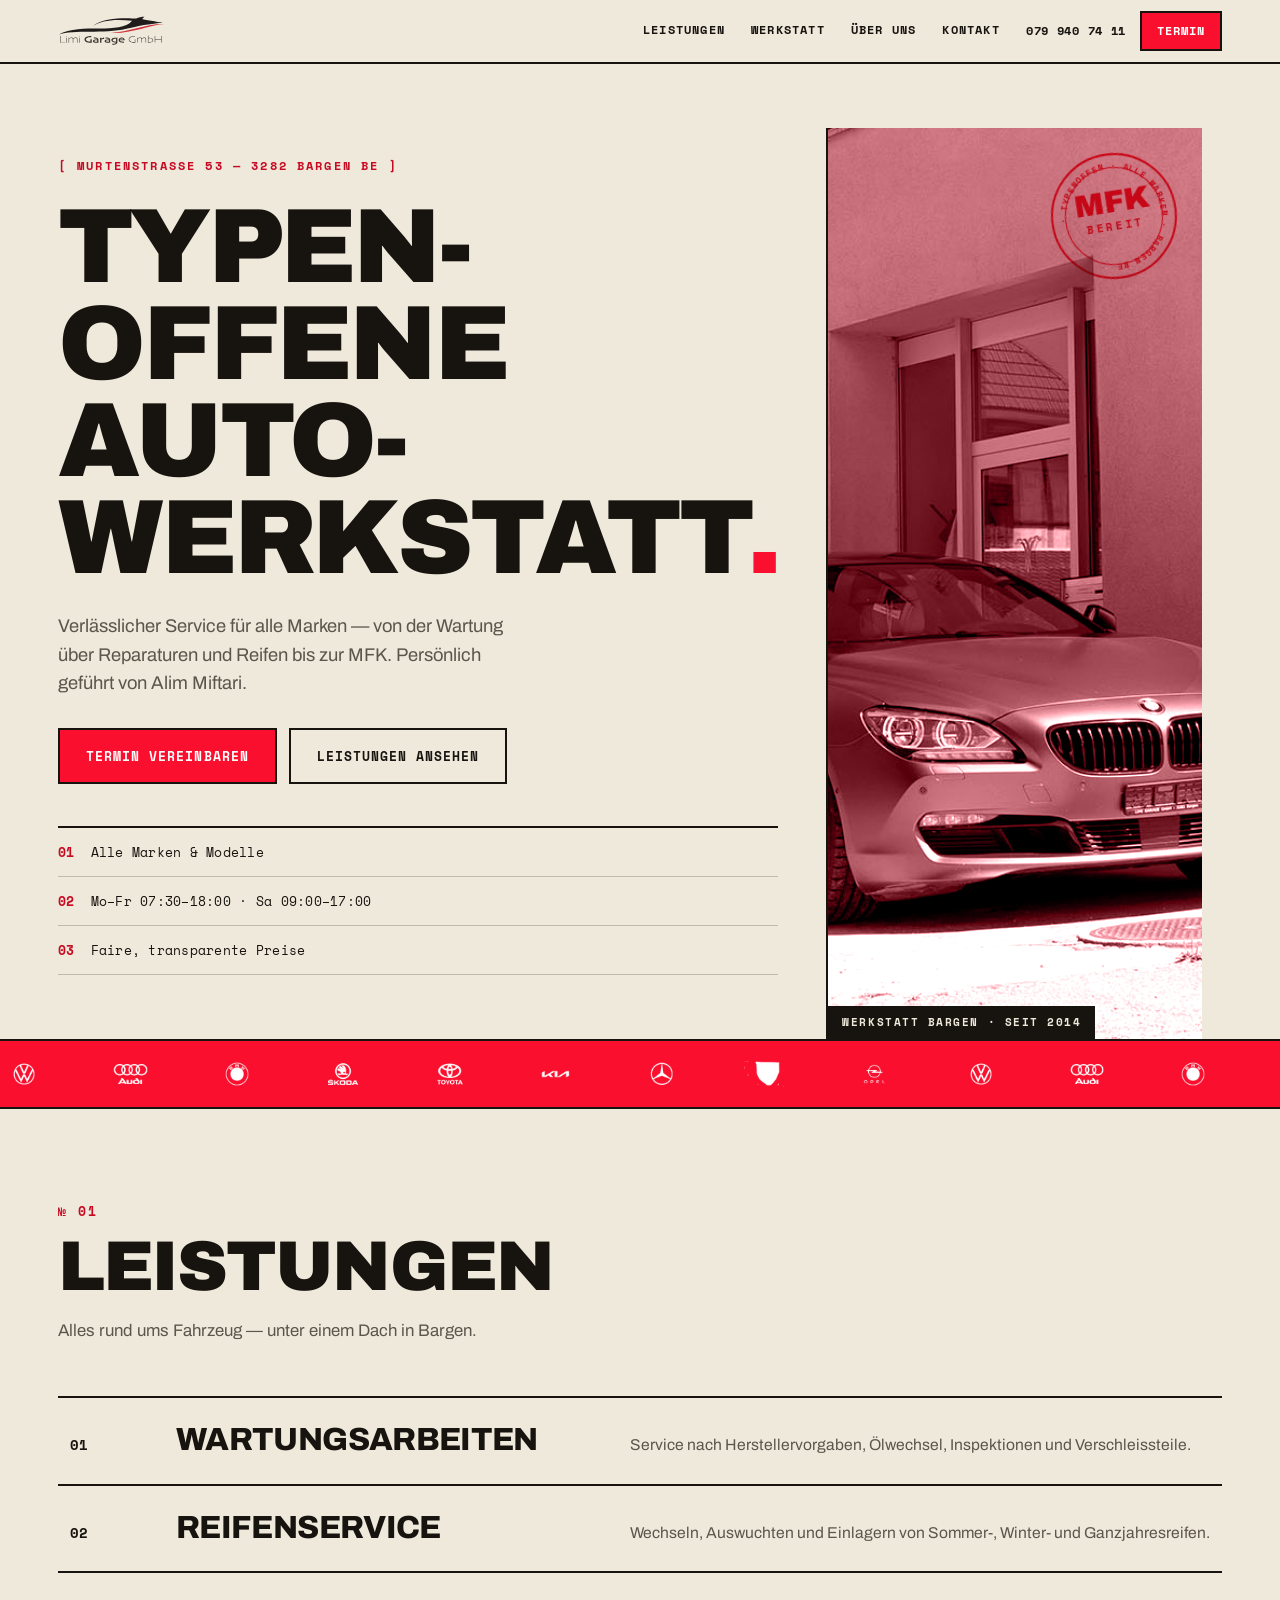
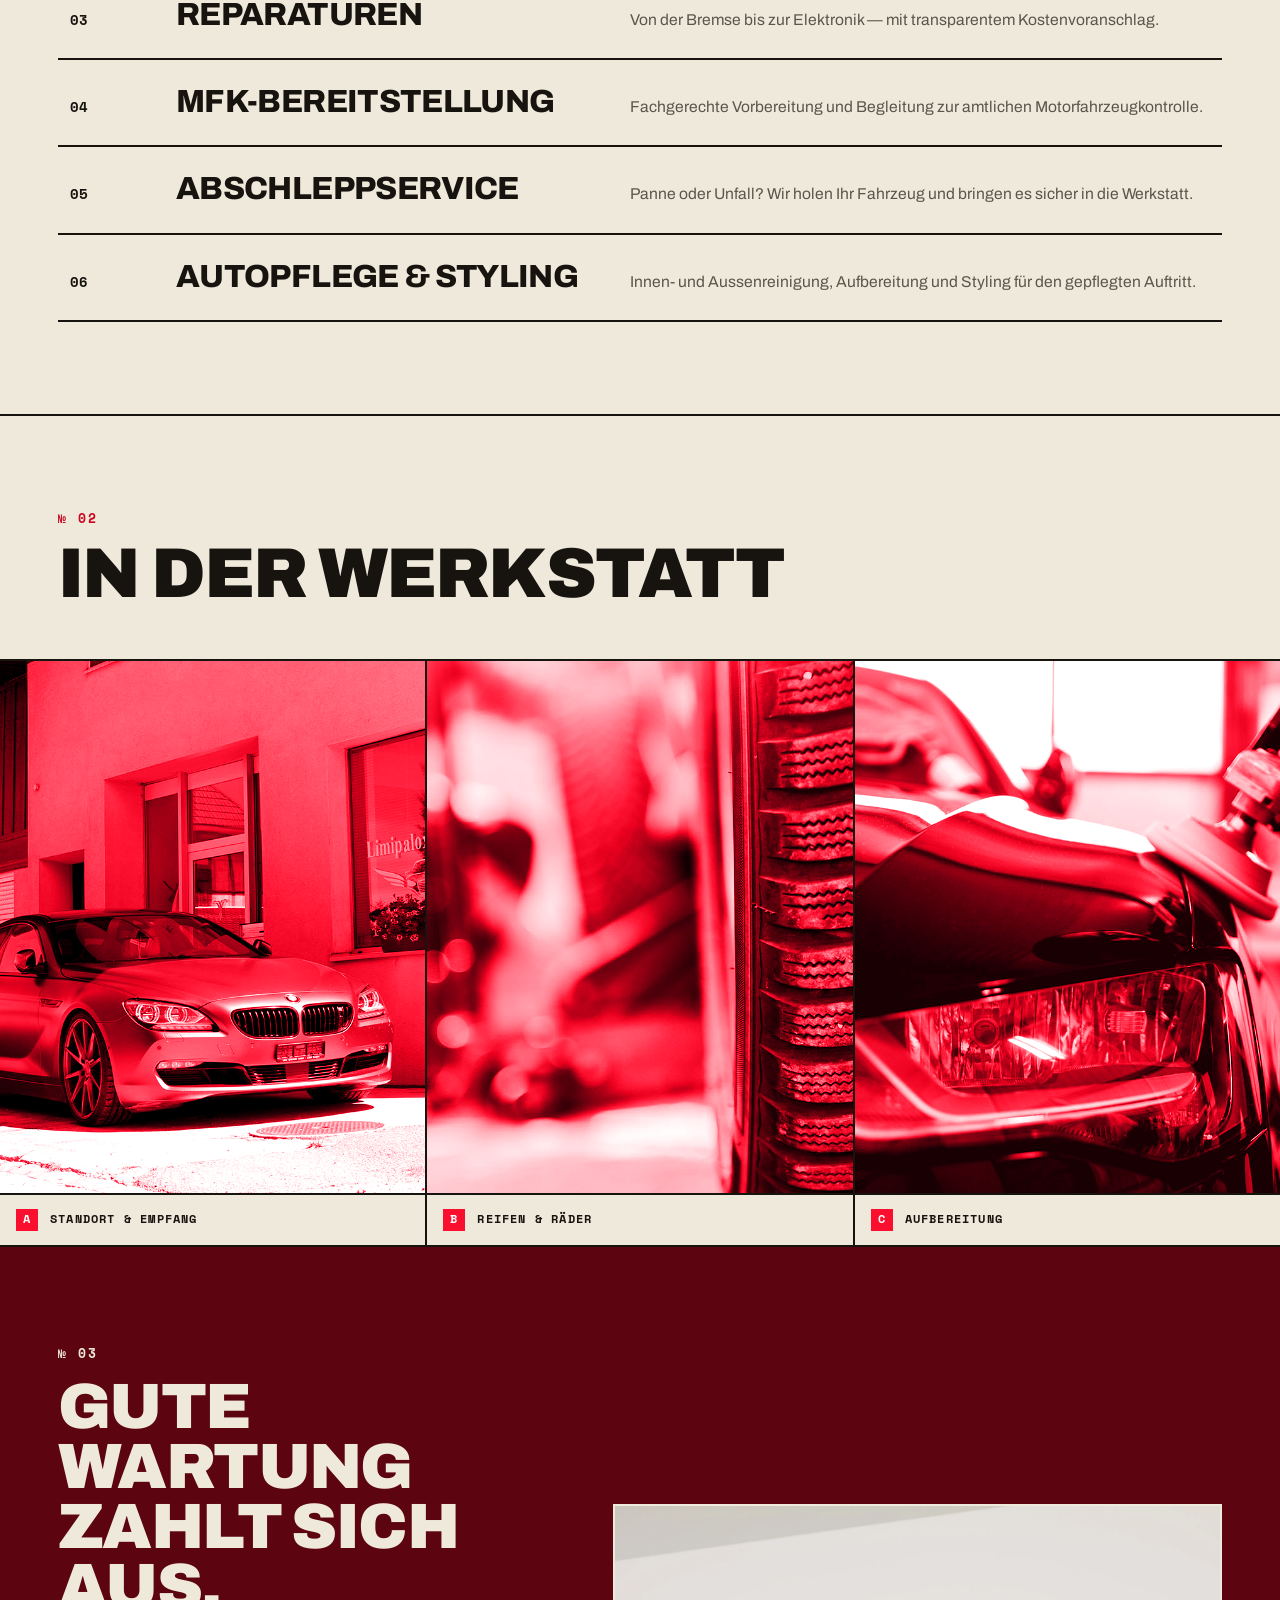
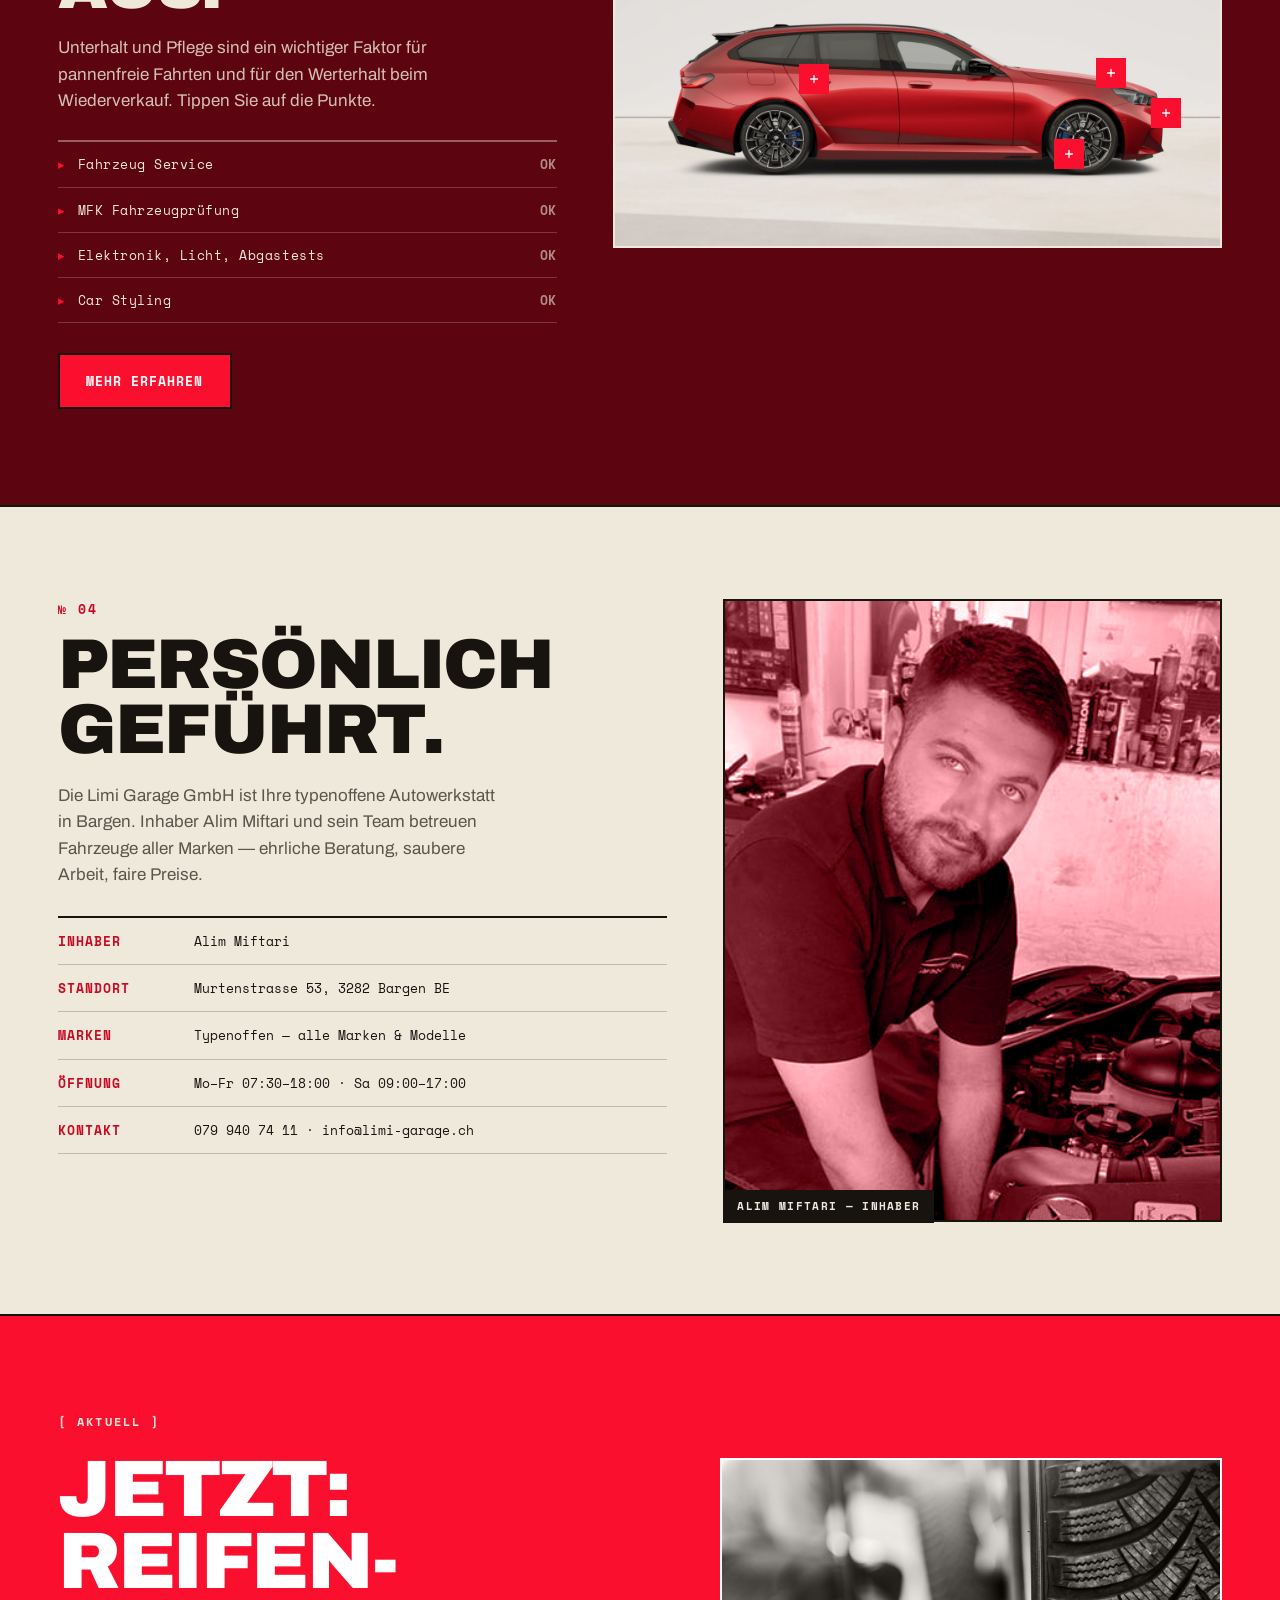
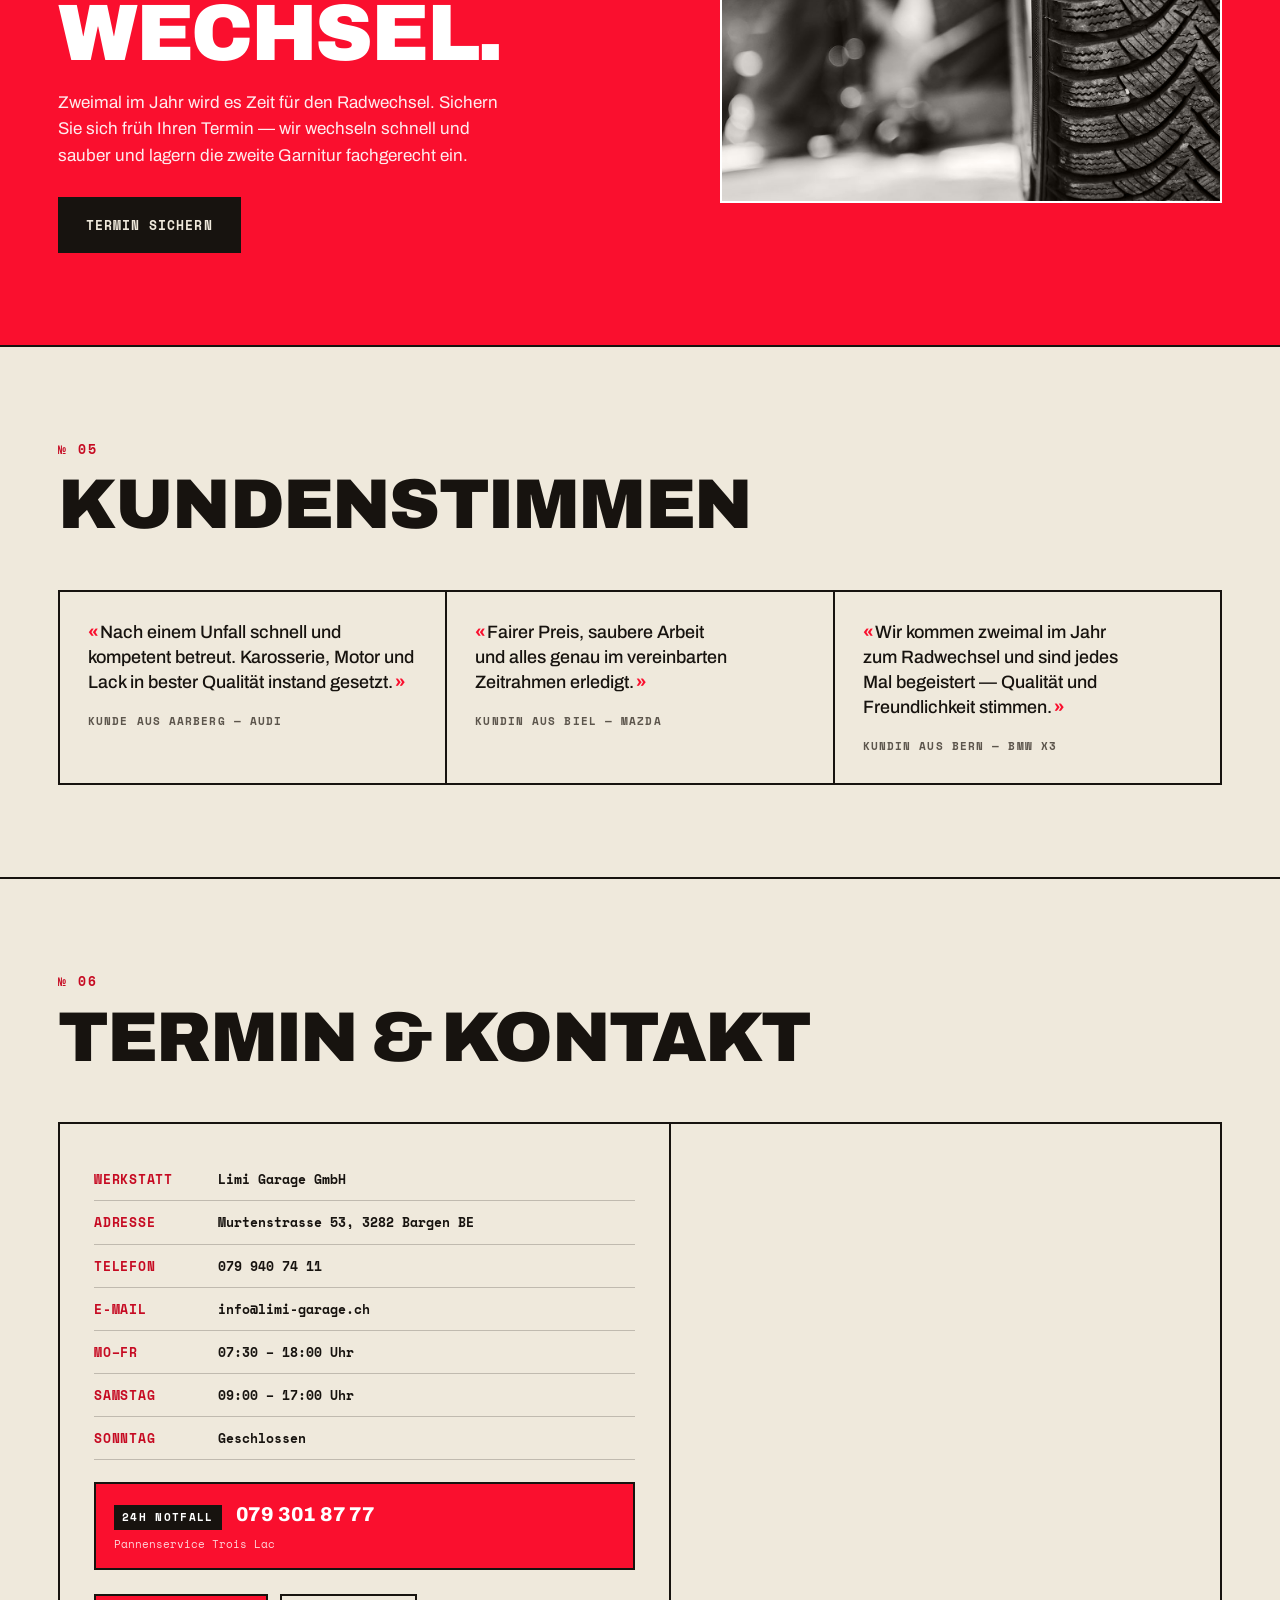
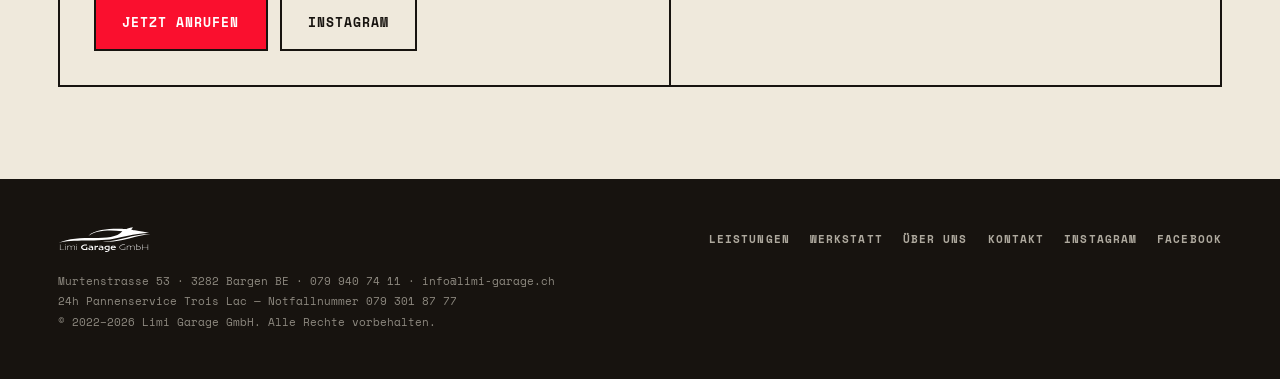
==== commit 9a348bbb: "24h-Pannenservice Trois Lac ergaenzen, Designer-Credit entfernt Notfallnummer 079 301 87 77 als eige" ====
--- a/variante-1/index.html
+++ b/variante-1/index.html
@@ -309,6 +309,11 @@
           <p class="ticket-line"><span>Mo–Fr</span><b>07:30 – 18:00 Uhr</b></p>
           <p class="ticket-line"><span>Samstag</span><b>09:00 – 17:00 Uhr</b></p>
           <p class="ticket-line"><span>Sonntag</span><b>Geschlossen</b></p>
+          <a href="tel:+41793018777" class="emergency" aria-label="24h Pannenservice Trois Lac, Notfallnummer 079 301 87 77 anrufen">
+            <span class="emergency-tag">24h Notfall</span>
+            <span class="emergency-num">079 301 87 77</span>
+            <span class="emergency-sub">Pannenservice Trois Lac</span>
+          </a>
           <div class="ticket-actions">
             <a href="tel:+41799407411" class="btn btn-primary btn-lg">Jetzt anrufen</a>
             <a href="https://www.instagram.com/limigarage/" target="_blank" rel="noopener" class="btn btn-line btn-lg">Instagram</a>
@@ -341,6 +346,7 @@
     </nav>
     <p class="footer-meta">
       Murtenstrasse 53 · 3282 Bargen BE · 079 940 74 11 · info@limi-garage.ch<br>
+      24h Pannenservice Trois Lac — Notfallnummer <a href="tel:+41793018777">079 301 87 77</a><br>
 &copy; 2022–<span id="year"></span> Limi Garage GmbH. Alle Rechte vorbehalten.
     </p>
   </div>
--- a/variante-1/css/style.css
+++ b/variante-1/css/style.css
@@ -530,6 +530,31 @@
 .ticket-line b { font-weight: 700; }
 .ticket-line a:hover { color: var(--red-deep); }
 .ticket-actions { display: flex; flex-wrap: wrap; gap: 12px; margin-top: 24px; }
+
+.emergency {
+  display: flex;
+  align-items: baseline;
+  flex-wrap: wrap;
+  gap: 6px 14px;
+  margin-top: 22px;
+  padding: 15px 18px;
+  background: var(--red);
+  border: var(--rule);
+  color: #fff;
+  transition: background-color 0.15s var(--ease);
+}
+.emergency:hover { background: var(--red-deep); }
+.emergency-tag {
+  font-family: var(--font-mono);
+  font-size: 11px;
+  font-weight: 700;
+  letter-spacing: 0.12em;
+  text-transform: uppercase;
+  background: var(--ink);
+  padding: 4px 8px;
+}
+.emergency-num { font-family: var(--font-display); font-weight: 800; font-size: 1.25rem; letter-spacing: -0.01em; }
+.emergency-sub { font-family: var(--font-mono); font-size: 11px; color: rgba(255, 255, 255, 0.82); width: 100%; }
 .ticket-map { min-height: 380px; }
 .ticket-map iframe { width: 100%; height: 100%; border: 0; display: block; filter: grayscale(1) contrast(1.1); }
 
@@ -548,6 +573,7 @@
 }
 .footer-links a:hover { color: var(--paper); }
 .footer-meta { width: 100%; font-family: var(--font-mono); font-size: 11px; line-height: 1.9; color: rgba(239, 233, 220, 0.55); }
+.footer-meta a:hover { color: var(--paper); }
 
 /* ===== Reveal ===== */
 .reveal { opacity: 0; transform: translateY(14px); transition: opacity 0.7s var(--ease), transform 0.7s var(--ease); }
